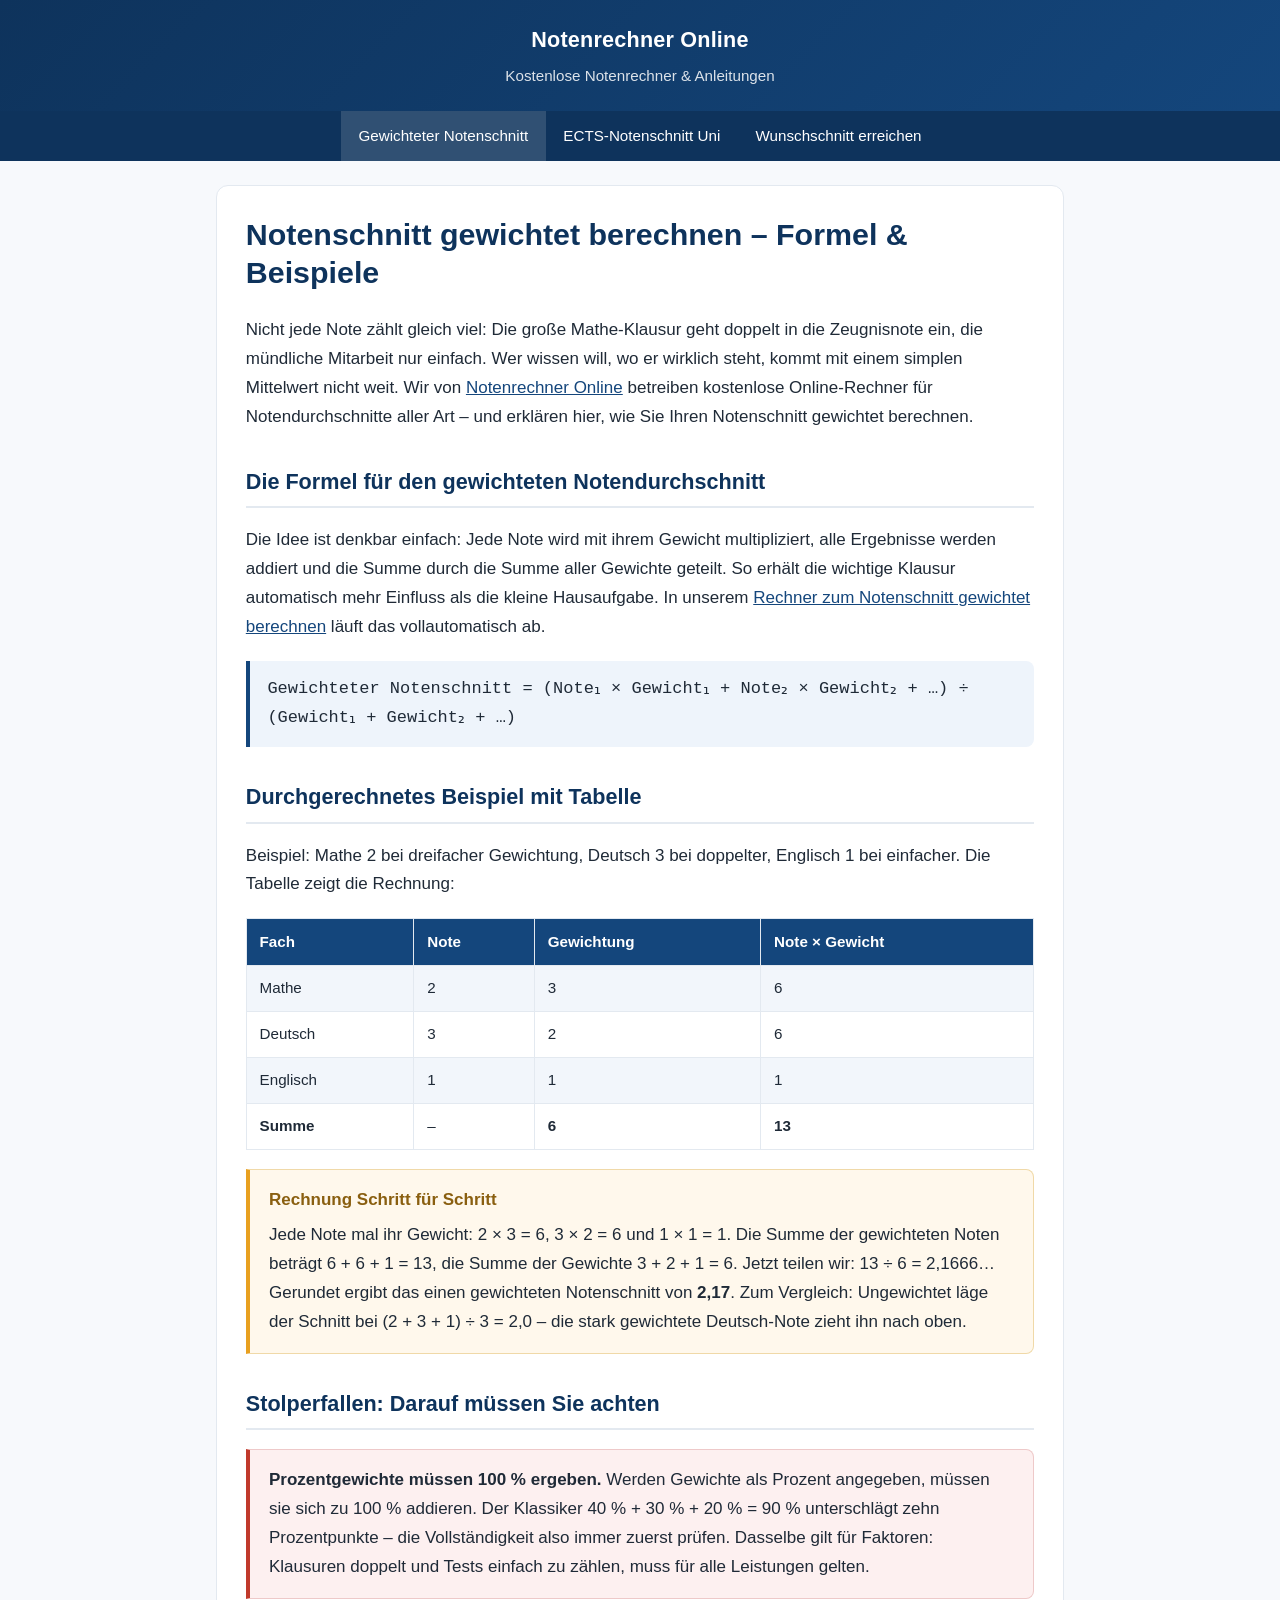
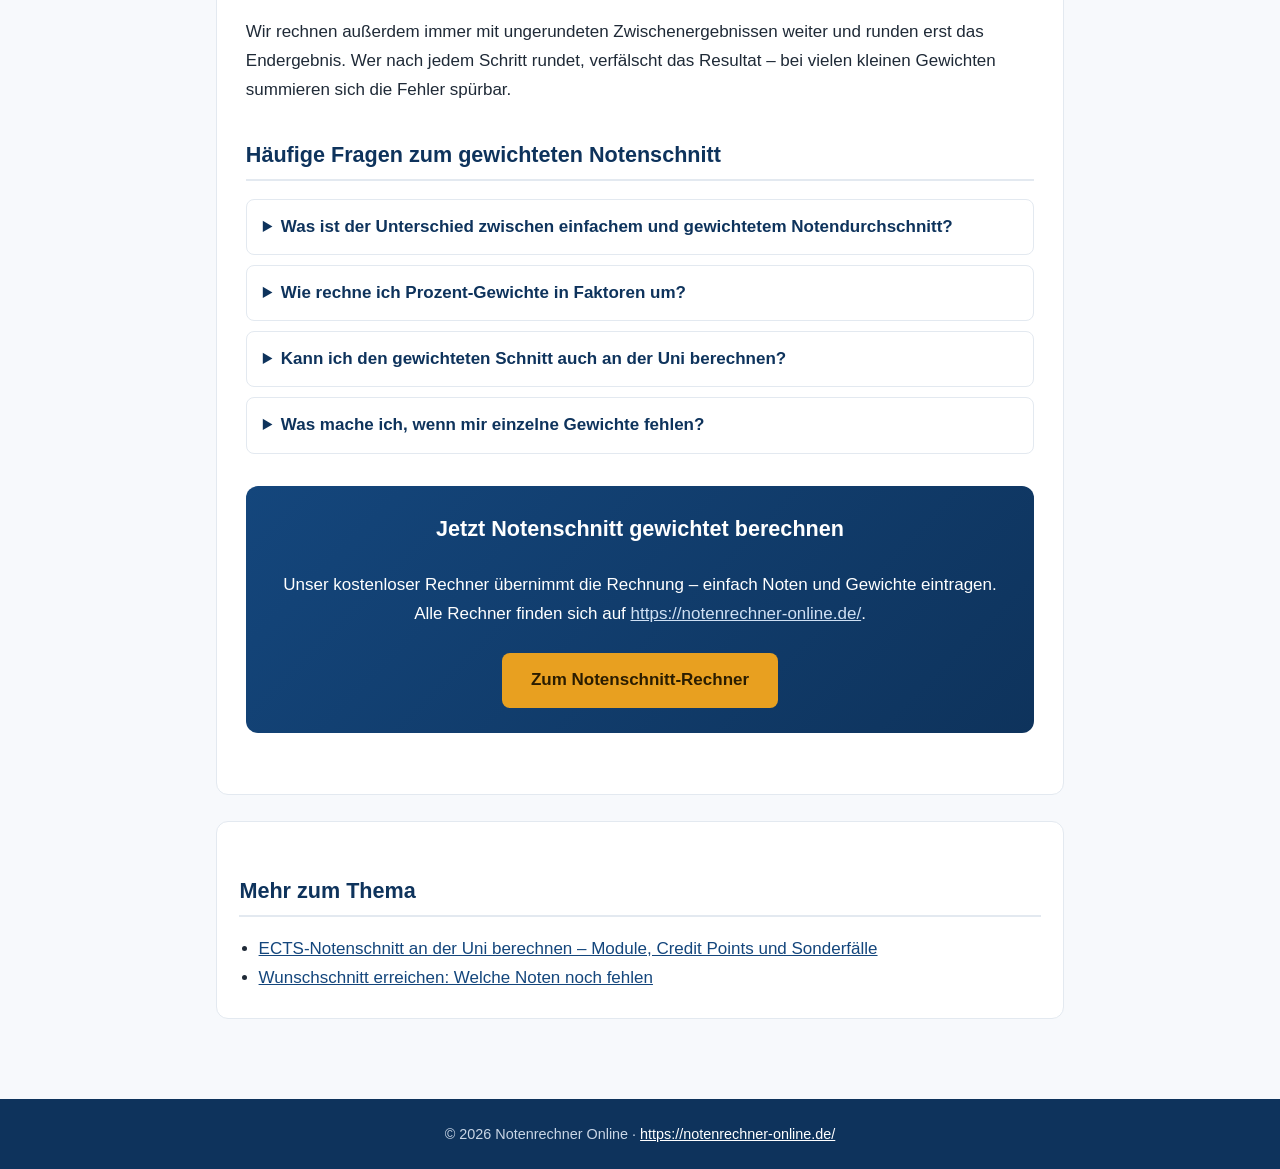
==== index.html @ c9cb5106 "Add static Notenrechner hub pages" ====
<!DOCTYPE html>
<html lang="de">
<head>
<meta charset="UTF-8">
<meta name="viewport" content="width=device-width, initial-scale=1.0">
<title>Notenschnitt gewichtet berechnen – Formel &amp; Beispiele</title>
<meta name="description" content="Notenschnitt gewichtet berechnen: Formel, Beispiel mit Rechnung und Stolperfallen. Wir zeigen, wie Gewichtung funktioniert – von Notenrechner Online.">
<link rel="stylesheet" href="style.css">
</head>
<body>
<header class="site">
  <div class="brand">Notenrechner Online</div>
  <div class="tagline">Kostenlose Notenrechner &amp; Anleitungen</div>
</header>
<nav class="top">
  <ul>
    <li><a href="index.html" class="active">Gewichteter Notenschnitt</a></li>
    <li><a href="ects-notenschnitt-uni.html">ECTS-Notenschnitt Uni</a></li>
    <li><a href="wunschschnitt-erreichen.html">Wunschschnitt erreichen</a></li>
  </ul>
</nav>
<main>
<article class="card">
<h1>Notenschnitt gewichtet berechnen – Formel &amp; Beispiele</h1>
<p>Nicht jede Note zählt gleich viel: Die große Mathe-Klausur geht doppelt in die Zeugnisnote ein, die mündliche Mitarbeit nur einfach. Wer wissen will, wo er wirklich steht, kommt mit einem simplen Mittelwert nicht weit. Wir von <a href="https://notenrechner-online.de/">Notenrechner Online</a> betreiben kostenlose Online-Rechner für Notendurchschnitte aller Art – und erklären hier, wie Sie Ihren Notenschnitt gewichtet berechnen.</p>

<h2>Die Formel für den gewichteten Notendurchschnitt</h2>
<p>Die Idee ist denkbar einfach: Jede Note wird mit ihrem Gewicht multipliziert, alle Ergebnisse werden addiert und die Summe durch die Summe aller Gewichte geteilt. So erhält die wichtige Klausur automatisch mehr Einfluss als die kleine Hausaufgabe. In unserem <a href="https://notenrechner-online.de/notendurchschnitt-berechnen/">Rechner zum Notenschnitt gewichtet berechnen</a> läuft das vollautomatisch ab.</p>
<div class="formula">Gewichteter Notenschnitt = (Note₁ × Gewicht₁ + Note₂ × Gewicht₂ + …) ÷ (Gewicht₁ + Gewicht₂ + …)</div>

<h2>Durchgerechnetes Beispiel mit Tabelle</h2>
<p>Beispiel: Mathe 2 bei dreifacher Gewichtung, Deutsch 3 bei doppelter, Englisch 1 bei einfacher. Die Tabelle zeigt die Rechnung:</p>
<table>
<tr><th>Fach</th><th>Note</th><th>Gewichtung</th><th>Note × Gewicht</th></tr>
<tr><td>Mathe</td><td>2</td><td>3</td><td>6</td></tr>
<tr><td>Deutsch</td><td>3</td><td>2</td><td>6</td></tr>
<tr><td>Englisch</td><td>1</td><td>1</td><td>1</td></tr>
<tr><td><strong>Summe</strong></td><td>–</td><td><strong>6</strong></td><td><strong>13</strong></td></tr>
</table>
<div class="example">
<strong class="t">Rechnung Schritt für Schritt</strong>
Jede Note mal ihr Gewicht: 2 × 3 = 6, 3 × 2 = 6 und 1 × 1 = 1. Die Summe der gewichteten Noten beträgt 6 + 6 + 1 = 13, die Summe der Gewichte 3 + 2 + 1 = 6. Jetzt teilen wir: 13 ÷ 6 = 2,1666… Gerundet ergibt das einen gewichteten Notenschnitt von <strong>2,17</strong>. Zum Vergleich: Ungewichtet läge der Schnitt bei (2 + 3 + 1) ÷ 3 = 2,0 – die stark gewichtete Deutsch-Note zieht ihn nach oben.
</div>

<h2>Stolperfallen: Darauf müssen Sie achten</h2>
<div class="warn">
<strong>Prozentgewichte müssen 100&nbsp;% ergeben.</strong> Werden Gewichte als Prozent angegeben, müssen sie sich zu 100&nbsp;% addieren. Der Klassiker 40&nbsp;% + 30&nbsp;% + 20&nbsp;% = 90&nbsp;% unterschlägt zehn Prozentpunkte – die Vollständigkeit also immer zuerst prüfen. Dasselbe gilt für Faktoren: Klausuren doppelt und Tests einfach zu zählen, muss für alle Leistungen gelten.
</div>
<p>Wir rechnen außerdem immer mit ungerundeten Zwischenergebnissen weiter und runden erst das Endergebnis. Wer nach jedem Schritt rundet, verfälscht das Resultat – bei vielen kleinen Gewichten summieren sich die Fehler spürbar.</p>

<h2>Häufige Fragen zum gewichteten Notenschnitt</h2>
<div class="faq">
<details>
<summary>Was ist der Unterschied zwischen einfachem und gewichtetem Notendurchschnitt?</summary>
<div><p>Beim einfachen Durchschnitt zählen alle Noten gleich stark. Beim gewichteten bekommt jede Note ein Gewicht: Klausuren zählen mehrfach, Hausaufgaben nur einfach. Das Ergebnis spiegelt die tatsächliche Bewertungsstruktur wider.</p></div>
</details>
<details>
<summary>Wie rechne ich Prozent-Gewichte in Faktoren um?</summary>
<div><p>Die Prozentzahl durch 100 teilen und mit dem Dezimalwert rechnen – 40&nbsp;% werden zu 0,4. Oder die Verhältnisse kürzen, etwa 40&nbsp;:&nbsp;20&nbsp;:&nbsp;10 zu 4&nbsp;:&nbsp;2&nbsp;:&nbsp;1. Wichtig ist nur, dass die Verhältnisse stimmen und die Summe 100 ergibt.</p></div>
</details>
<details>
<summary>Kann ich den gewichteten Schnitt auch an der Uni berechnen?</summary>
<div><p>Ja, das Prinzip ist identisch: An der Uni übernehmen die ECTS-Punkte die Rolle der Gewichte – ein 9-ECTS-Modul zählt dreimal so stark wie eines mit 3 ECTS. Details finden Sie auf unserer Seite zum <a href="ects-notenschnitt-uni.html">ECTS-Notenschnitt an der Uni</a>.</p></div>
</details>
<details>
<summary>Was mache ich, wenn mir einzelne Gewichte fehlen?</summary>
<div><p>Die Lehrkraft oder die Schulordnung nennt die verbindlichen Gewichtungen. Faustregel: schriftliche Leistungen doppelt, mündliche einfach.</p></div>
</details>
</div>

<div class="cta">
<h2>Jetzt Notenschnitt gewichtet berechnen</h2>
<p>Unser kostenloser Rechner übernimmt die Rechnung – einfach Noten und Gewichte eintragen. Alle Rechner finden sich auf <a class="alt" href="https://notenrechner-online.de/">https://notenrechner-online.de/</a>.</p>
<a class="btn" href="https://notenrechner-online.de/notendurchschnitt-berechnen/">Zum Notenschnitt-Rechner</a>
</div>
</article>

<section class="more">
<h2>Mehr zum Thema</h2>
<ul>
<li><a href="ects-notenschnitt-uni.html">ECTS-Notenschnitt an der Uni berechnen – Module, Credit Points und Sonderfälle</a></li>
<li><a href="wunschschnitt-erreichen.html">Wunschschnitt erreichen: Welche Noten noch fehlen</a></li>
</ul>
</section>
</main>
<footer class="site">
© 2026 Notenrechner Online · <a href="https://notenrechner-online.de/">https://notenrechner-online.de/</a>
</footer>
</body>
</html>
---- style.css ----
/* Notenrechner Online – Cloudstack Mini-Sites. Clean, responsive, no external dependencies. */
:root{
  --bg:#f7f9fc; --card:#ffffff; --ink:#1f2a37; --muted:#5b6b7c;
  --brand:#14467c; --brand-dark:#0e335c; --accent:#e8a020; --line:#e3e9f0;
}
*{box-sizing:border-box}
html{scroll-behavior:smooth}
body{
  margin:0; background:var(--bg); color:var(--ink);
  font-family:-apple-system,BlinkMacSystemFont,"Segoe UI",Roboto,Helvetica,Arial,sans-serif;
  line-height:1.7; font-size:17px;
}
header.site{
  background:linear-gradient(135deg,var(--brand-dark),var(--brand));
  color:#fff; padding:1.4rem 1rem; text-align:center;
}
header.site .brand{font-size:1.35rem;font-weight:700;letter-spacing:.2px}
header.site .tagline{font-size:.95rem;opacity:.85;margin-top:.25rem}
nav.top{background:var(--brand-dark)}
nav.top ul{list-style:none;margin:0;padding:0;display:flex;flex-wrap:wrap;justify-content:center}
nav.top li{margin:0}
nav.top a{display:block;color:#fff;text-decoration:none;padding:.75rem 1.1rem;font-size:.95rem}
nav.top a:hover,nav.top a.active{background:rgba(255,255,255,.14)}
main{max-width:880px;margin:0 auto;padding:1.5rem 1rem 3rem}
article.card{background:var(--card);border:1px solid var(--line);border-radius:12px;padding:1.8rem;margin-bottom:1.6rem}
h1{font-size:1.9rem;line-height:1.25;color:var(--brand-dark);margin-top:0}
h2{font-size:1.35rem;color:var(--brand-dark);margin-top:2rem;border-bottom:2px solid var(--line);padding-bottom:.35rem}
h3{font-size:1.1rem;color:var(--brand);margin-top:1.4rem}
p{margin:.9rem 0}
a{color:var(--brand)}
a:hover{color:var(--accent)}
table{width:100%;border-collapse:collapse;margin:1.2rem 0;font-size:.95rem}
th,td{border:1px solid var(--line);padding:.6rem .8rem;text-align:left}
th{background:var(--brand);color:#fff}
tr:nth-child(even) td{background:#f2f6fb}
.formula{background:#eef4fb;border-left:4px solid var(--brand);padding:.9rem 1.1rem;margin:1.2rem 0;font-family:ui-monospace,SFMono-Regular,Menlo,Consolas,monospace;border-radius:0 8px 8px 0}
.example{background:#fff8ec;border:1px solid #f0d9a8;border-left:4px solid var(--accent);padding:1rem 1.2rem;margin:1.2rem 0;border-radius:0 8px 8px 0}
.example strong.t{display:block;color:#8a5f10;margin-bottom:.4rem}
.warn{background:#fdf0f0;border:1px solid #eec9c9;border-left:4px solid #c0392b;padding:1rem 1.2rem;margin:1.2rem 0;border-radius:0 8px 8px 0}
.cta{background:linear-gradient(135deg,var(--brand),var(--brand-dark));color:#fff;border-radius:12px;padding:1.6rem;text-align:center;margin:2rem 0}
.cta h2{color:#fff;border:none;margin-top:0}
.cta a.btn{display:inline-block;background:var(--accent);color:#2b1d00;font-weight:700;text-decoration:none;padding:.8rem 1.8rem;border-radius:8px;margin-top:.6rem}
.cta a.btn:hover{background:#f5b73c}
.cta a.alt{color:#cfe0f4}
.faq details{border:1px solid var(--line);border-radius:8px;margin:.6rem 0;background:#fff}
.faq summary{cursor:pointer;padding:.8rem 1rem;font-weight:600;color:var(--brand-dark)}
.faq details div{padding:0 1rem 1rem}
.more{background:var(--card);border:1px solid var(--line);border-radius:12px;padding:1.2rem 1.4rem}
.more ul{margin:.4rem 0;padding-left:1.2rem}
footer.site{background:var(--brand-dark);color:#c9d6e6;text-align:center;padding:1.4rem 1rem;font-size:.9rem;margin-top:2rem}
footer.site a{color:#fff}
@media (max-width:640px){
  body{font-size:16px}
  h1{font-size:1.55rem}
  article.card{padding:1.2rem}
  table{font-size:.85rem}
  th,td{padding:.45rem .55rem}
}
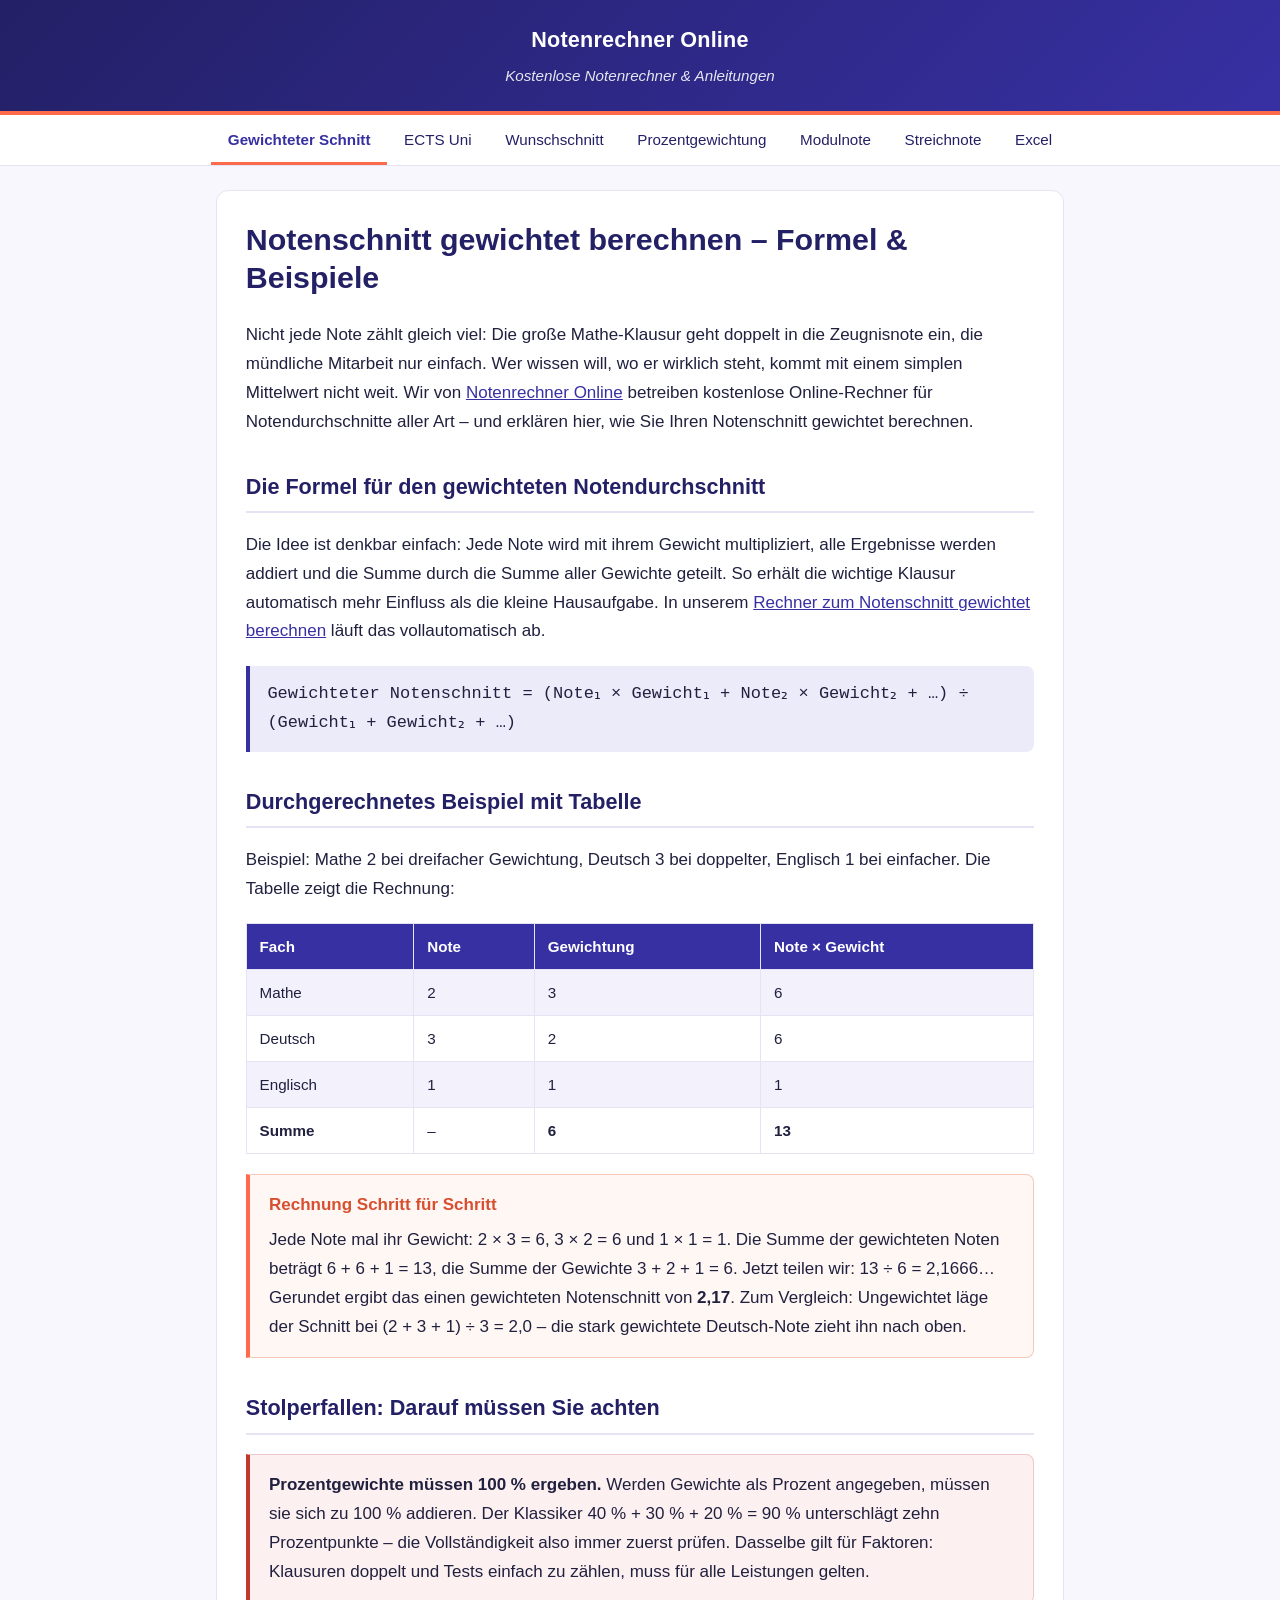
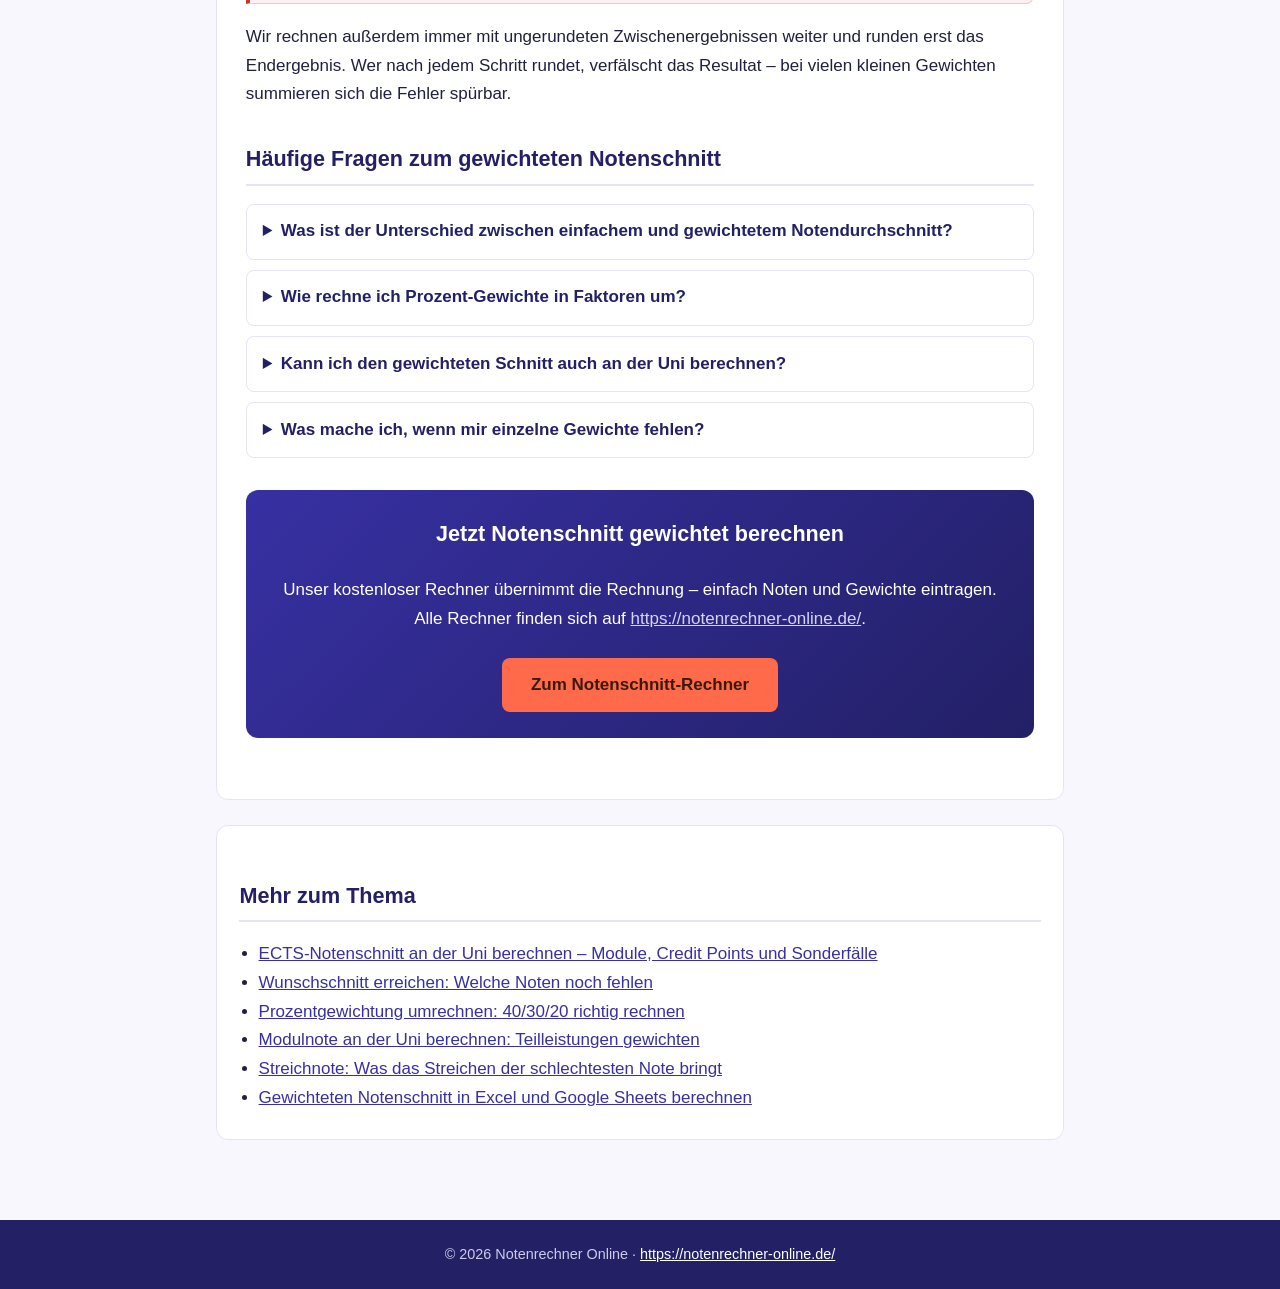
==== commit 1103054c: "Expand hub to 7 pages" ====
--- a/index.html
+++ b/index.html
@@ -14,9 +14,13 @@
 </header>
 <nav class="top">
   <ul>
-    <li><a href="index.html" class="active">Gewichteter Notenschnitt</a></li>
-    <li><a href="ects-notenschnitt-uni.html">ECTS-Notenschnitt Uni</a></li>
-    <li><a href="wunschschnitt-erreichen.html">Wunschschnitt erreichen</a></li>
+    <li><a href="index.html" class="active">Gewichteter Schnitt</a></li>
+    <li><a href="ects-notenschnitt-uni.html">ECTS Uni</a></li>
+    <li><a href="wunschschnitt-erreichen.html">Wunschschnitt</a></li>
+    <li><a href="prozent-gewichtung-umrechnen.html">Prozentgewichtung</a></li>
+    <li><a href="modulnote-berechnen.html">Modulnote</a></li>
+    <li><a href="streichnote-effekt.html">Streichnote</a></li>
+    <li><a href="schnitt-in-excel.html">Excel</a></li>
   </ul>
 </nav>
 <main>
@@ -80,6 +84,10 @@
 <ul>
 <li><a href="ects-notenschnitt-uni.html">ECTS-Notenschnitt an der Uni berechnen – Module, Credit Points und Sonderfälle</a></li>
 <li><a href="wunschschnitt-erreichen.html">Wunschschnitt erreichen: Welche Noten noch fehlen</a></li>
+<li><a href="prozent-gewichtung-umrechnen.html">Prozentgewichtung umrechnen: 40/30/20 richtig rechnen</a></li>
+<li><a href="modulnote-berechnen.html">Modulnote an der Uni berechnen: Teilleistungen gewichten</a></li>
+<li><a href="streichnote-effekt.html">Streichnote: Was das Streichen der schlechtesten Note bringt</a></li>
+<li><a href="schnitt-in-excel.html">Gewichteten Notenschnitt in Excel und Google Sheets berechnen</a></li>
 </ul>
 </section>
 </main>
--- a/style.css
+++ b/style.css
@@ -1,7 +1,7 @@
-/* Notenrechner Online – Cloudstack Mini-Sites. Clean, responsive, no external dependencies. */
+/* Notenrechner Online – Cloudstack Mini-Sites. Indigo Academic identity. Clean, fast, mobile-friendly, no external dependencies. */
 :root{
-  --bg:#f7f9fc; --card:#ffffff; --ink:#1f2a37; --muted:#5b6b7c;
-  --brand:#14467c; --brand-dark:#0e335c; --accent:#e8a020; --line:#e3e9f0;
+  --bg:#f7f7fd; --card:#ffffff; --ink:#20203f; --muted:#5f5d8f;
+  --brand:#3730a3; --brand-dark:#232066; --accent:#ff6b4a; --accent-deep:#d84f30; --line:#e5e4f5;
 }
 *{box-sizing:border-box}
 html{scroll-behavior:smooth}
@@ -13,14 +13,16 @@
 header.site{
   background:linear-gradient(135deg,var(--brand-dark),var(--brand));
   color:#fff; padding:1.4rem 1rem; text-align:center;
+  border-bottom:4px solid var(--accent);
 }
 header.site .brand{font-size:1.35rem;font-weight:700;letter-spacing:.2px}
-header.site .tagline{font-size:.95rem;opacity:.85;margin-top:.25rem}
-nav.top{background:var(--brand-dark)}
+header.site .tagline{font-size:.95rem;opacity:.88;margin-top:.25rem;font-style:italic}
+nav.top{background:var(--card);border-bottom:1px solid var(--line)}
 nav.top ul{list-style:none;margin:0;padding:0;display:flex;flex-wrap:wrap;justify-content:center}
 nav.top li{margin:0}
-nav.top a{display:block;color:#fff;text-decoration:none;padding:.75rem 1.1rem;font-size:.95rem}
-nav.top a:hover,nav.top a.active{background:rgba(255,255,255,.14)}
+nav.top a{display:block;color:var(--brand-dark);text-decoration:none;padding:.75rem 1.05rem .55rem;font-size:.95rem;border-bottom:3px solid transparent}
+nav.top a:hover{color:var(--brand)}
+nav.top a.active{color:var(--brand);font-weight:700;border-bottom-color:var(--accent)}
 main{max-width:880px;margin:0 auto;padding:1.5rem 1rem 3rem}
 article.card{background:var(--card);border:1px solid var(--line);border-radius:12px;padding:1.8rem;margin-bottom:1.6rem}
 h1{font-size:1.9rem;line-height:1.25;color:var(--brand-dark);margin-top:0}
@@ -32,22 +34,27 @@
 table{width:100%;border-collapse:collapse;margin:1.2rem 0;font-size:.95rem}
 th,td{border:1px solid var(--line);padding:.6rem .8rem;text-align:left}
 th{background:var(--brand);color:#fff}
-tr:nth-child(even) td{background:#f2f6fb}
-.formula{background:#eef4fb;border-left:4px solid var(--brand);padding:.9rem 1.1rem;margin:1.2rem 0;font-family:ui-monospace,SFMono-Regular,Menlo,Consolas,monospace;border-radius:0 8px 8px 0}
-.example{background:#fff8ec;border:1px solid #f0d9a8;border-left:4px solid var(--accent);padding:1rem 1.2rem;margin:1.2rem 0;border-radius:0 8px 8px 0}
-.example strong.t{display:block;color:#8a5f10;margin-bottom:.4rem}
+tr:nth-child(even) td{background:#f3f2fc}
+.formula{background:#ecebfa;border-left:4px solid var(--brand);padding:.9rem 1.1rem;margin:1.2rem 0;font-family:ui-monospace,SFMono-Regular,Menlo,Consolas,monospace;border-radius:0 8px 8px 0}
+.example{background:#fff7f4;border:1px solid #f5c9b8;border-left:4px solid var(--accent);padding:1rem 1.2rem;margin:1.2rem 0;border-radius:0 8px 8px 0}
+.example strong.t{display:block;color:var(--accent-deep);margin-bottom:.4rem}
 .warn{background:#fdf0f0;border:1px solid #eec9c9;border-left:4px solid #c0392b;padding:1rem 1.2rem;margin:1.2rem 0;border-radius:0 8px 8px 0}
+.statgrid{display:grid;grid-template-columns:repeat(3,1fr);gap:1rem;margin:1.3rem 0}
+.statgrid .stat{background:var(--card);border:1px solid var(--line);border-top:3px solid var(--accent);border-radius:10px;padding:1rem 1.1rem}
+.statgrid .stat .k{display:block;font-size:.78rem;text-transform:uppercase;letter-spacing:.6px;color:var(--muted);margin-bottom:.35rem}
+.statgrid .stat .v{display:block;font-size:1.28rem;font-weight:700;color:var(--brand-dark);line-height:1.3}
+.statgrid .stat .d{display:block;font-size:.88rem;color:var(--muted);margin-top:.3rem}
 .cta{background:linear-gradient(135deg,var(--brand),var(--brand-dark));color:#fff;border-radius:12px;padding:1.6rem;text-align:center;margin:2rem 0}
 .cta h2{color:#fff;border:none;margin-top:0}
-.cta a.btn{display:inline-block;background:var(--accent);color:#2b1d00;font-weight:700;text-decoration:none;padding:.8rem 1.8rem;border-radius:8px;margin-top:.6rem}
-.cta a.btn:hover{background:#f5b73c}
-.cta a.alt{color:#cfe0f4}
+.cta a.btn{display:inline-block;background:var(--accent);color:#3a1a0e;font-weight:700;text-decoration:none;padding:.8rem 1.8rem;border-radius:8px;margin-top:.6rem}
+.cta a.btn:hover{background:#ff8064}
+.cta a.alt{color:#d7d4f7}
 .faq details{border:1px solid var(--line);border-radius:8px;margin:.6rem 0;background:#fff}
 .faq summary{cursor:pointer;padding:.8rem 1rem;font-weight:600;color:var(--brand-dark)}
 .faq details div{padding:0 1rem 1rem}
 .more{background:var(--card);border:1px solid var(--line);border-radius:12px;padding:1.2rem 1.4rem}
 .more ul{margin:.4rem 0;padding-left:1.2rem}
-footer.site{background:var(--brand-dark);color:#c9d6e6;text-align:center;padding:1.4rem 1rem;font-size:.9rem;margin-top:2rem}
+footer.site{background:var(--brand-dark);color:#cdcbe8;text-align:center;padding:1.4rem 1rem;font-size:.9rem;margin-top:2rem}
 footer.site a{color:#fff}
 @media (max-width:640px){
   body{font-size:16px}
@@ -55,4 +62,5 @@
   article.card{padding:1.2rem}
   table{font-size:.85rem}
   th,td{padding:.45rem .55rem}
+  .statgrid{grid-template-columns:1fr}
 }
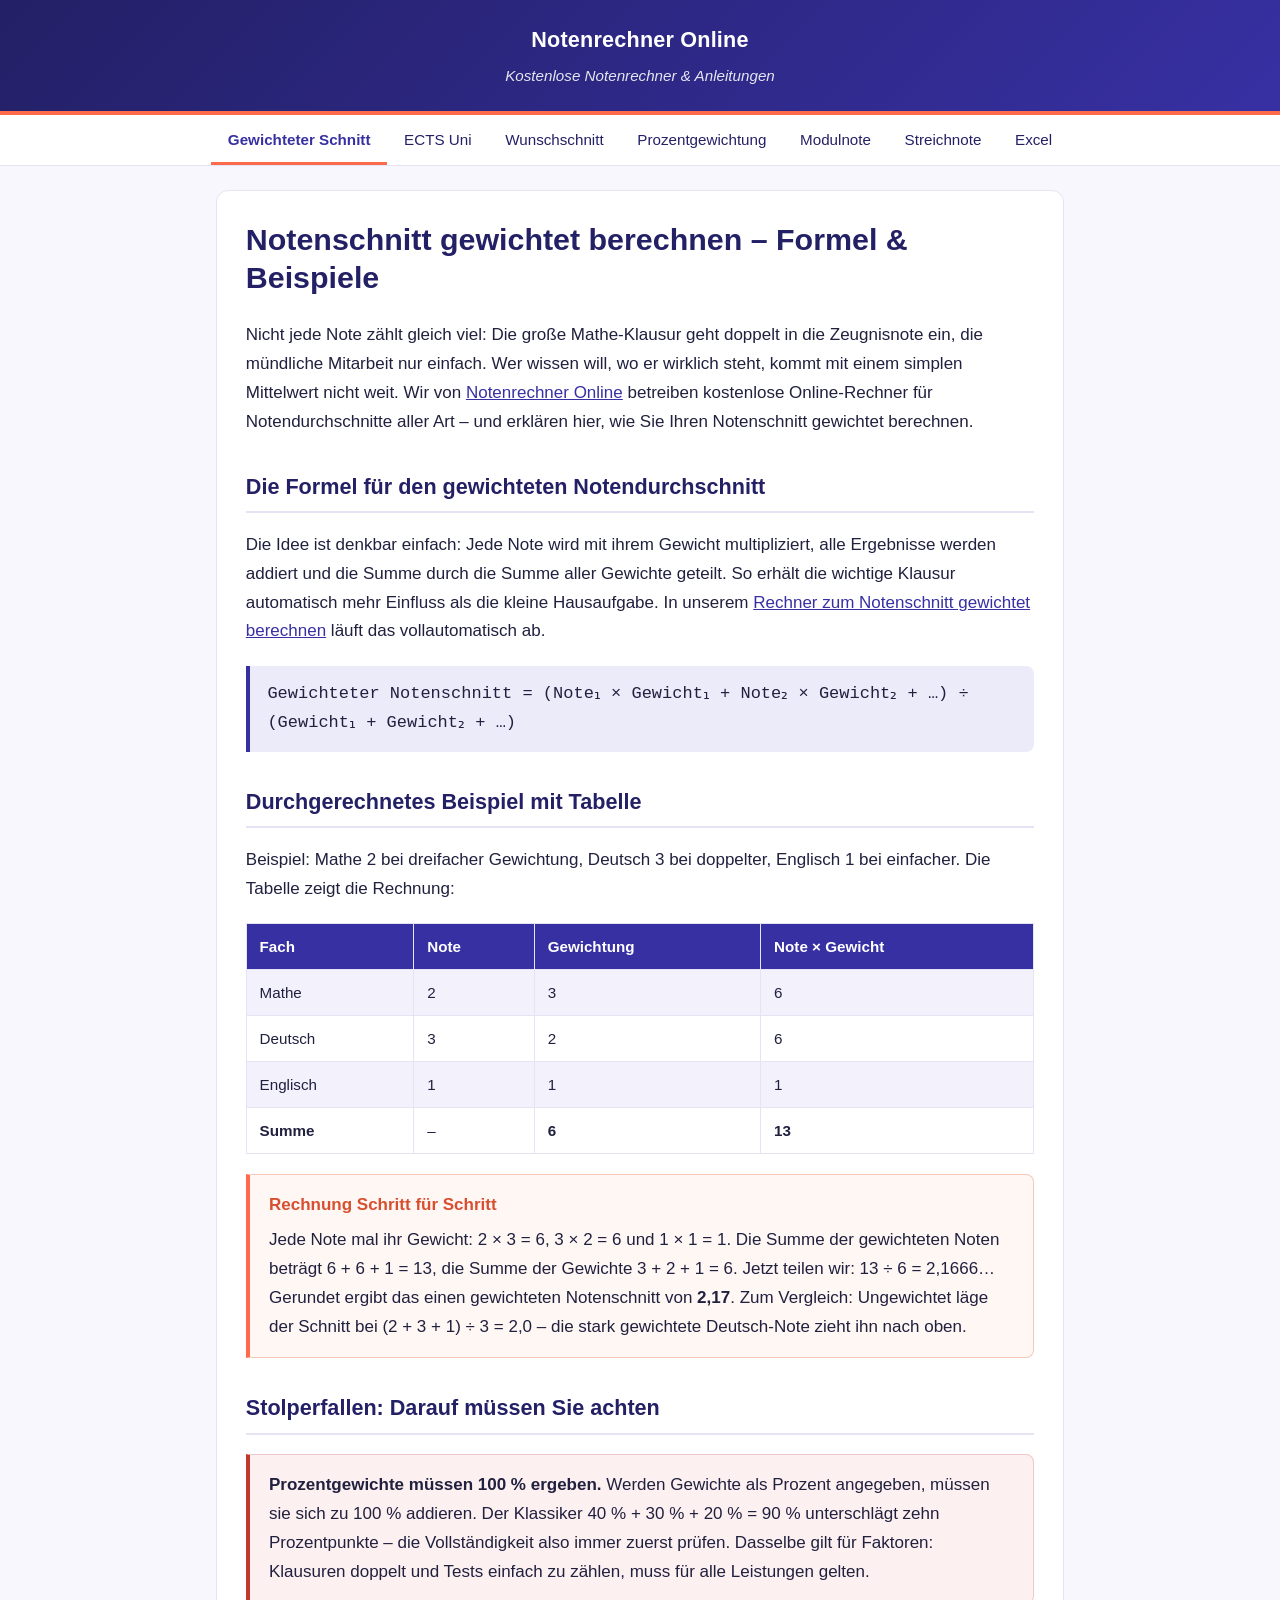
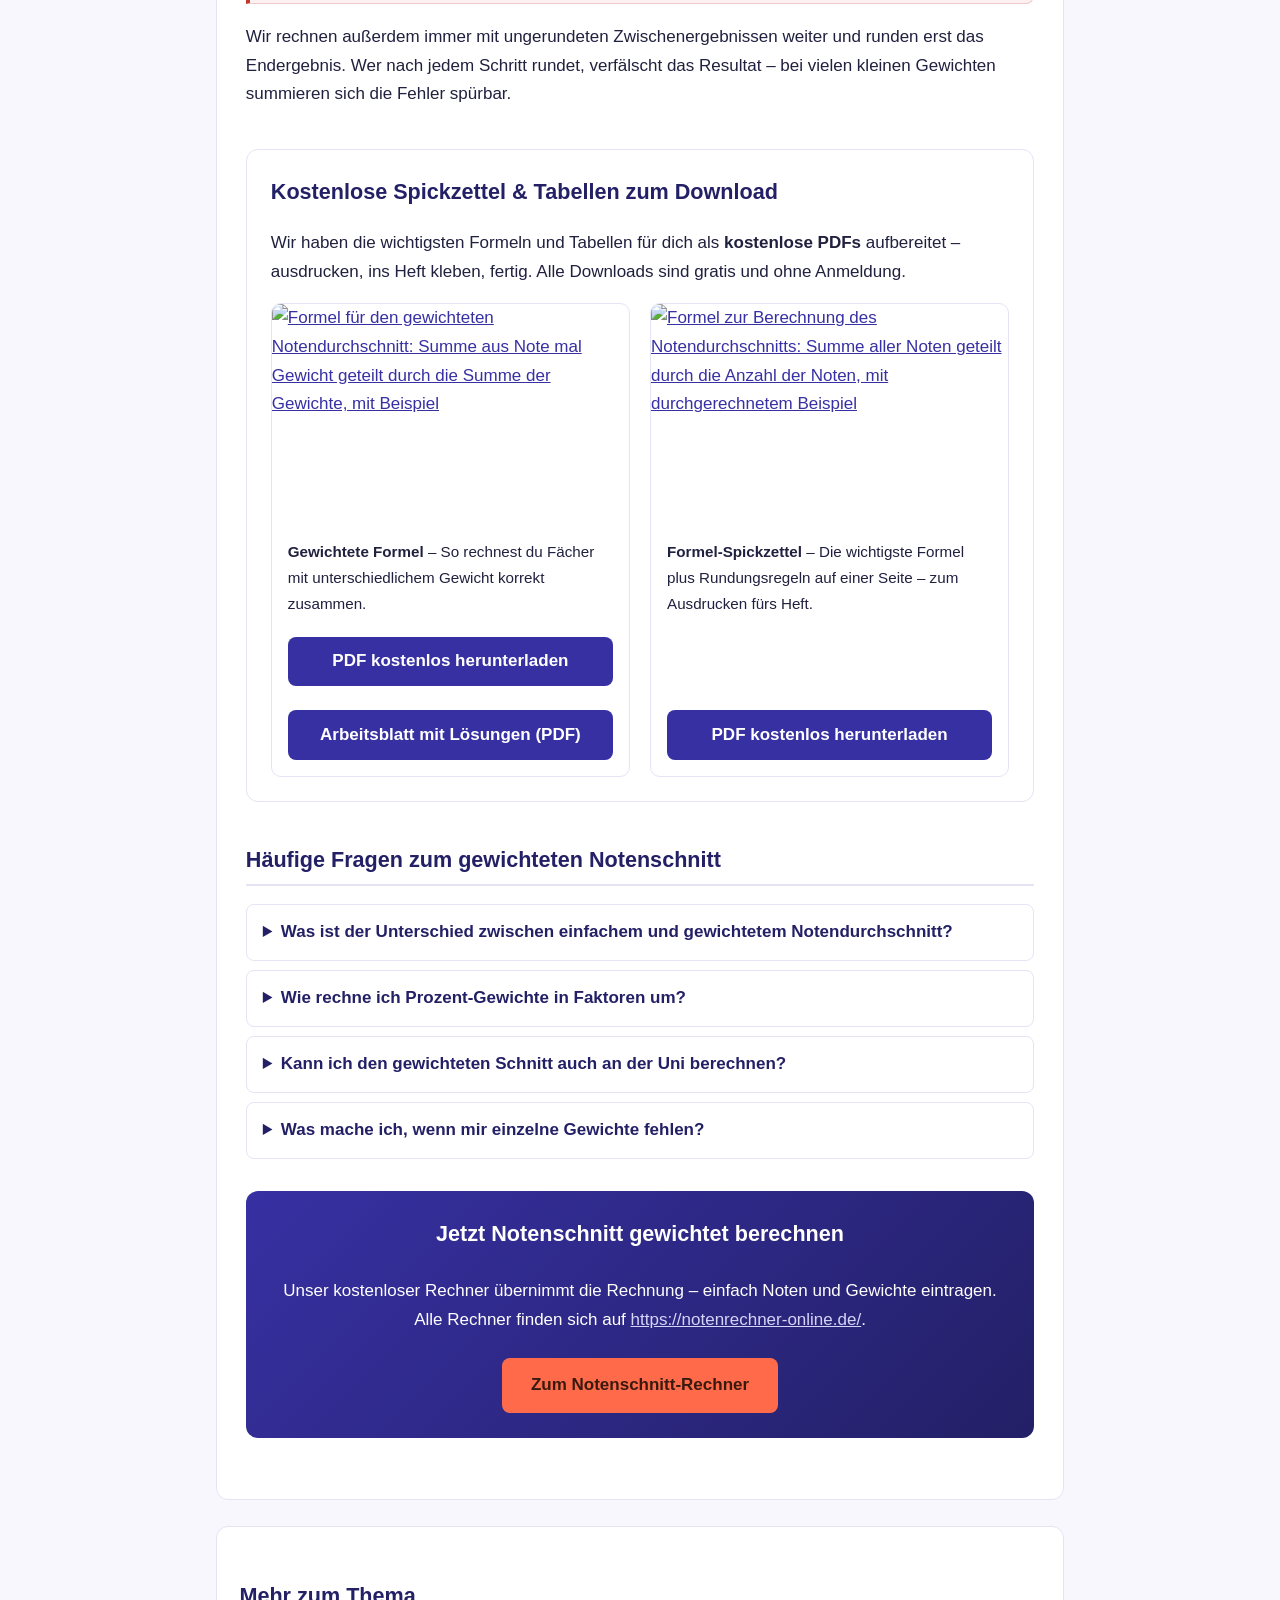
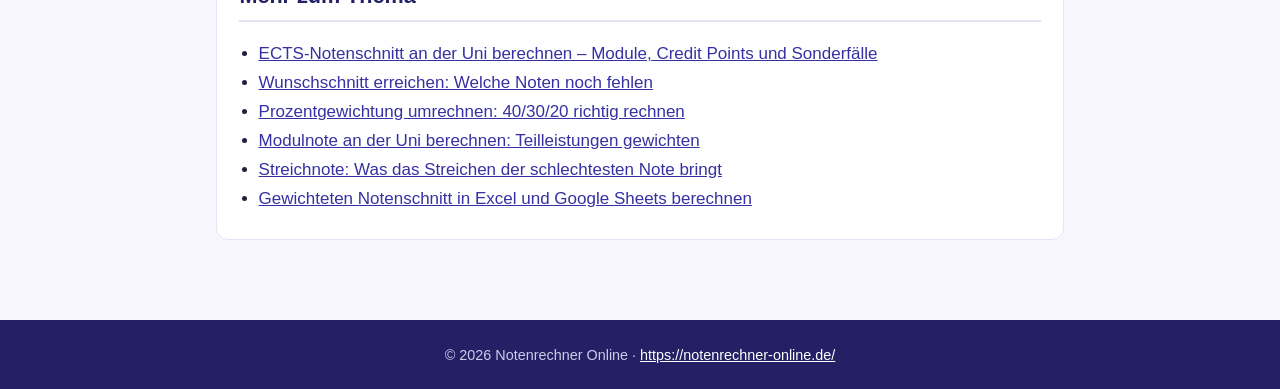
==== commit 71f70598: "Add resources section: formula/table graphics + downloadable PDFs" ====
--- a/index.html
+++ b/index.html
@@ -52,6 +52,24 @@
 </div>
 <p>Wir rechnen außerdem immer mit ungerundeten Zwischenergebnissen weiter und runden erst das Endergebnis. Wer nach jedem Schritt rundet, verfälscht das Resultat – bei vielen kleinen Gewichten summieren sich die Fehler spürbar.</p>
 
+<section class="ressourcen" aria-label="Kostenlose Downloads">
+<h2>Kostenlose Spickzettel &amp; Tabellen zum Download</h2>
+<p>Wir haben die wichtigsten Formeln und Tabellen f&uuml;r dich als <strong>kostenlose PDFs</strong> aufbereitet &ndash; ausdrucken, ins Heft kleben, fertig. Alle Downloads sind gratis und ohne Anmeldung.</p>
+<div class="resource-grid">
+<figure class="resource">
+<a href="assets/notendurchschnitt-formel-spickzettel.pdf" download><img src="assets/gewichteter-notendurchschnitt-formel.png" alt="Formel für den gewichteten Notendurchschnitt: Summe aus Note mal Gewicht geteilt durch die Summe der Gewichte, mit Beispiel" loading="lazy" width="1200" height="750"></a>
+<figcaption><strong>Gewichtete Formel</strong> &ndash; So rechnest du Fächer mit unterschiedlichem Gewicht korrekt zusammen.</figcaption>
+<a class="download-btn" href="assets/notendurchschnitt-formel-spickzettel.pdf" download>PDF kostenlos herunterladen</a>
+<a class="download-btn" href="assets/arbeitsblatt-notenschnitt-berechnen.pdf" download>Arbeitsblatt mit L&ouml;sungen (PDF)</a>
+</figure>
+<figure class="resource">
+<a href="assets/notendurchschnitt-formel-spickzettel.pdf" download><img src="assets/notendurchschnitt-formel-berechnen.png" alt="Formel zur Berechnung des Notendurchschnitts: Summe aller Noten geteilt durch die Anzahl der Noten, mit durchgerechnetem Beispiel" loading="lazy" width="1200" height="750"></a>
+<figcaption><strong>Formel-Spickzettel</strong> &ndash; Die wichtigste Formel plus Rundungsregeln auf einer Seite &ndash; zum Ausdrucken fürs Heft.</figcaption>
+<a class="download-btn" href="assets/notendurchschnitt-formel-spickzettel.pdf" download>PDF kostenlos herunterladen</a>
+</figure>
+</div>
+</section>
+
 <h2>Häufige Fragen zum gewichteten Notenschnitt</h2>
 <div class="faq">
 <details>
--- a/style.css
+++ b/style.css
@@ -64,3 +64,13 @@
   th,td{padding:.45rem .55rem}
   .statgrid{grid-template-columns:1fr}
 }
+
+/* Ressourcen / Downloads */
+.ressourcen { margin: 2.5rem 0; padding: 1.5rem; background: var(--card, #ffffff); border: 1px solid var(--line, #e5e4f5); border-radius: 12px; }
+.ressourcen h2 { margin-top: 0; border-bottom: none; padding-bottom: 0; }
+.resource-grid { display: grid; grid-template-columns: repeat(auto-fit, minmax(260px, 1fr)); gap: 1.25rem; margin-top: 1rem; }
+.resource { border: 1px solid var(--line, #e5e4f5); border-radius: 10px; overflow: hidden; background: #fff; display: flex; flex-direction: column; margin: 0; }
+.resource img { width: 100%; height: auto; display: block; }
+.resource figcaption { padding: .75rem 1rem; font-size: .95rem; color: var(--ink, #20203f); flex: 1; }
+.download-btn { display: inline-block; margin: .5rem 1rem 1rem; padding: .65rem 1.1rem; background: var(--brand, #3730a3); color: #fff !important; border-radius: 8px; text-decoration: none; font-weight: 700; text-align: center; }
+.download-btn:hover { background: var(--brand-dark, #232066); color: #fff; }
